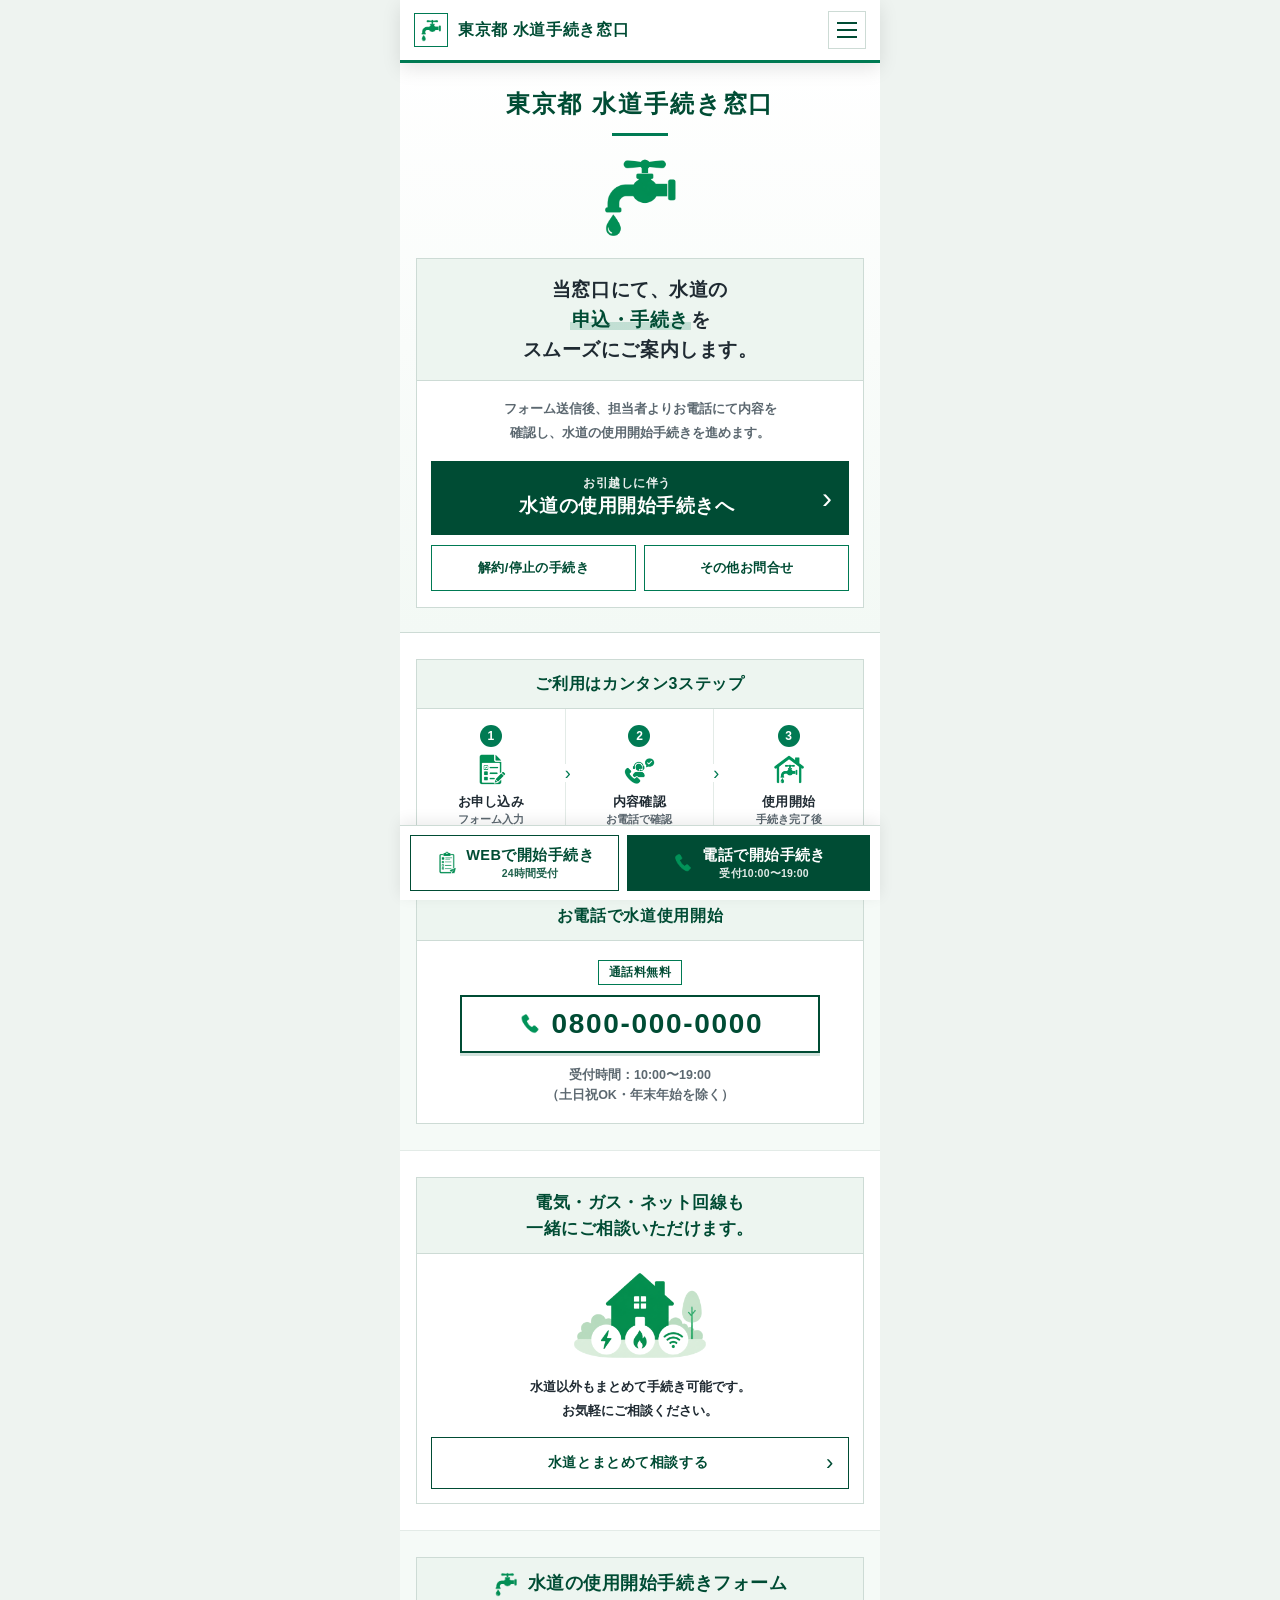
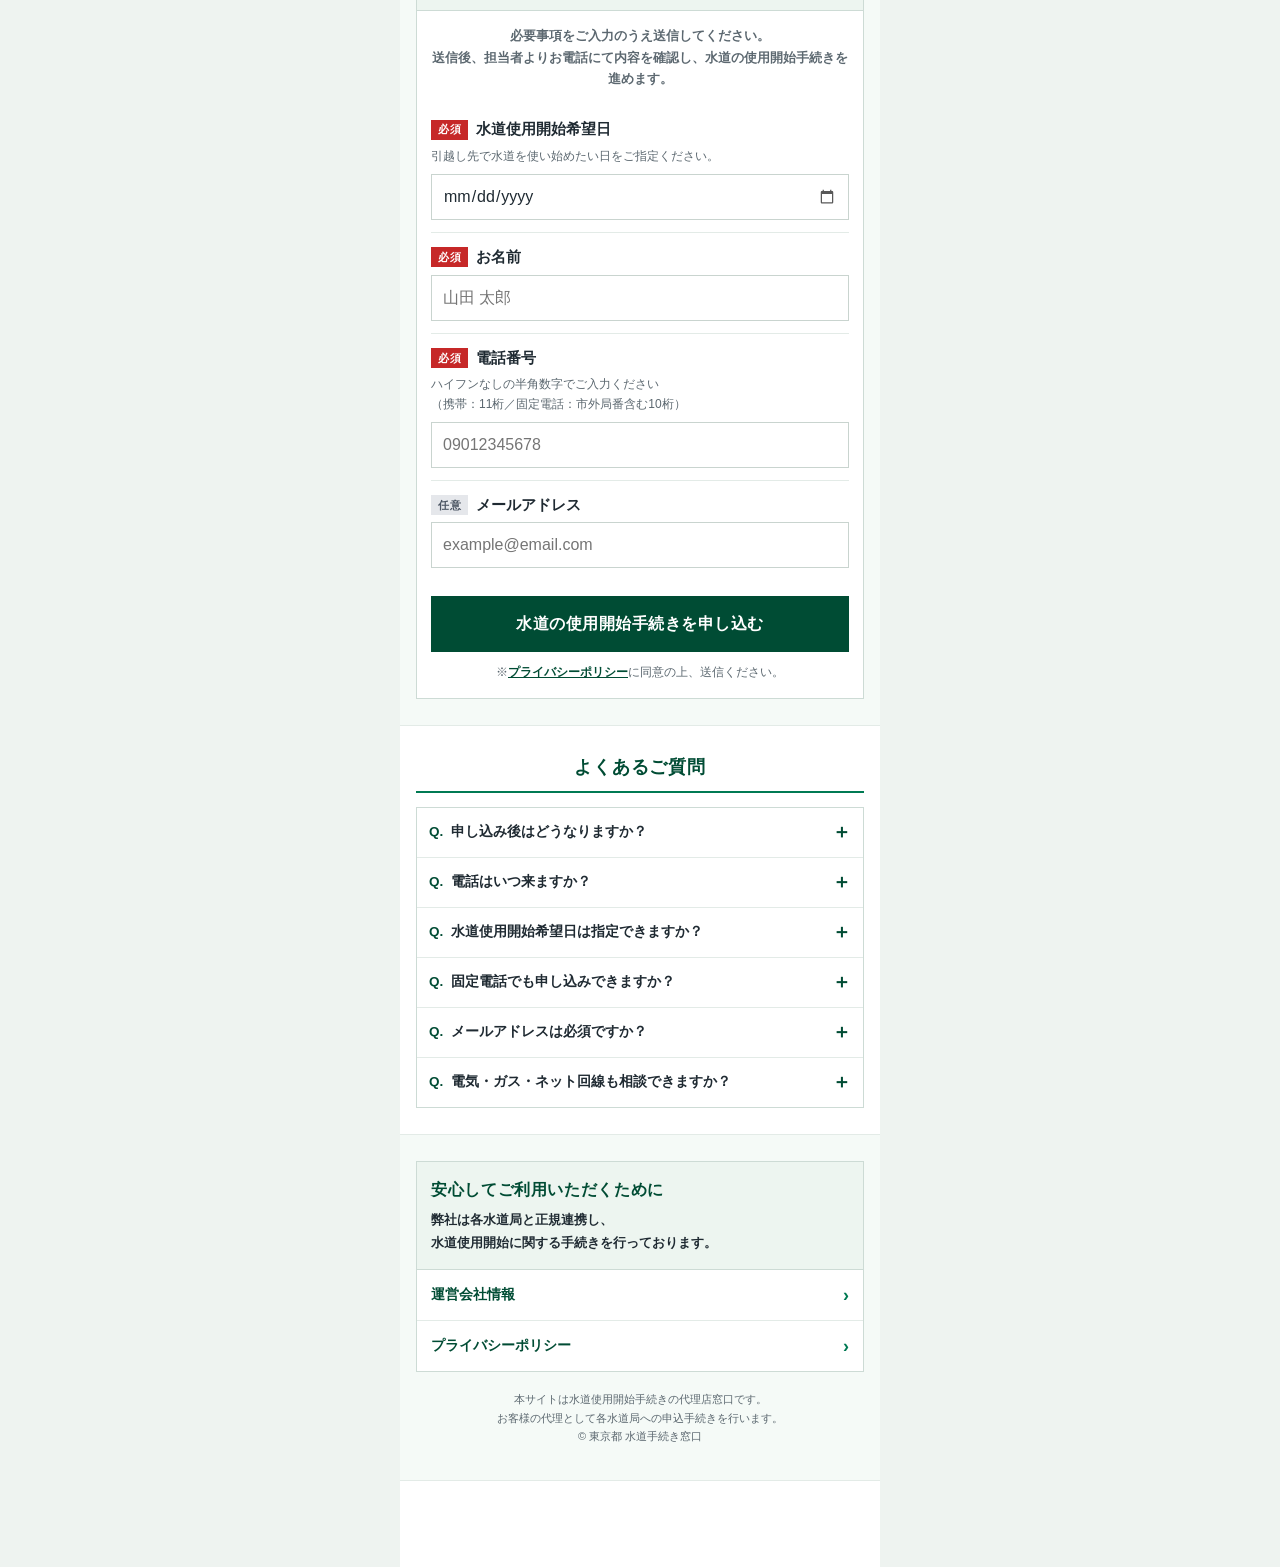
==== index.html @ 0fdc6a1c "Update index.html" ====
<!DOCTYPE html>
<html lang="ja">
<head>
  <meta charset="UTF-8" />
  <meta name="viewport" content="width=device-width, initial-scale=1.0, viewport-fit=cover" />
  <meta name="format-detection" content="telephone=no" />
  <title>東京都 水道手続き窓口｜引越しに伴う水道使用開始のお申込み</title>
  <link rel="stylesheet" href="css/style.css" />
</head>

<body>
  <div class="app" id="top" data-screen-label="水道手続きLP">

    <header class="header">
      <div class="header__inner">
        <a href="#top" class="brand">
          <span class="brand__mark"><img src="images/icon-tap.png" alt="" /></span>
          <span class="brand__name">東京都 水道手続き窓口</span>
        </a>
        <button class="hamburger" type="button" aria-label="メニューを開く" aria-controls="main-menu" aria-expanded="false">
          <span class="hamburger__lines">
            <span></span><span></span><span></span>
          </span>
        </button>
      </div>
    </header>

    <nav class="menu" id="main-menu" aria-label="メインメニュー">
      <ul class="menu__list">
        <li><a href="#top" data-menu-close>ホーム</a></li>
        <li><a href="#form" data-menu-close>使用開始のお申込み</a></li>
        <li><a href="#faq" data-menu-close>よくあるご質問</a></li>
        <li><a href="https://012grp.co.jp/company/group/shinseikatsu_portal" target="_blank" rel="noopener">運営会社情報</a></li>
        <li><a href="https://012grp.co.jp/policy" target="_blank" rel="noopener">プライバシーポリシー</a></li>
      </ul>
    </nav>
    <div class="menu__overlay" id="menu-overlay" hidden></div>

    <main>
      <!-- ===== FV ===== -->
      <section class="fv">
        <h1 class="fv__title">東京都 水道手続き窓口</h1>
        <div class="fv__subline"></div>

        <div class="fv__icon">
          <img src="images/icon-tap.png" alt="" />
        </div>

        <div class="notice-box">
          <div class="notice-box__head">
            <p class="notice-box__lead">
              当窓口にて、水道の<br />
              <em>申込・手続き</em>を<br />
              スムーズにご案内します。
            </p>
          </div>

          <div class="notice-box__body">
            <p class="notice-box__desc">
              フォーム送信後、担当者よりお電話にて内容を<br />
              確認し、水道の使用開始手続きを進めます。
            </p>

            <a href="#form" class="main-btn">
              <span class="main-btn__sub">お引越しに伴う</span>
              <span class="main-btn__main">水道の使用開始手続きへ</span>
              <span class="main-btn__arrow">›</span>
            </a>

            <div class="sub-actions">
              <button type="button" data-modal="cancel">解約/停止の手続き</button>
              <button type="button" data-modal="contact">その他お問合せ</button>
            </div>
          </div>
        </div>
      </section>

      <!-- ===== 3 STEP ===== -->
      <section class="section">
        <div class="step-strip">
          <h2 class="step-strip__title">ご利用はカンタン3ステップ</h2>
          <div class="step-strip__list">
            <div class="step-strip__item">
              <span class="step-strip__num">1</span>
              <img class="step-strip__icon" src="images/icon-step-form.png" alt="" />
              <span class="step-strip__label">お申し込み</span>
              <span class="step-strip__desc">フォーム入力</span>
            </div>
            <div class="step-strip__item">
              <span class="step-strip__num">2</span>
              <img class="step-strip__icon" src="images/icon-step-phone.png" alt="" />
              <span class="step-strip__label">内容確認</span>
              <span class="step-strip__desc">お電話で確認</span>
            </div>
            <div class="step-strip__item">
              <span class="step-strip__num">3</span>
              <img class="step-strip__icon" src="images/icon-step-start.png" alt="" />
              <span class="step-strip__label">使用開始</span>
              <span class="step-strip__desc">手続き完了後</span>
            </div>
          </div>
        </div>
      </section>

      <!-- ===== Phone ===== -->
      <section class="section section--pale">
        <div class="phone-box">
          <div class="phone-box__head">お電話で水道使用開始</div>
          <div class="phone-box__body">
            <p class="phone-box__free">通話料無料</p>
            <a href="tel:0800-000-0000" class="phone-box__number">
              <img src="images/icon-footer-phone.png" alt="" />
              0800-000-0000
            </a>
            <p class="phone-box__hours">受付時間：10:00〜19:00<br />（土日祝OK・年末年始を除く）</p>
          </div>
        </div>
      </section>

      <!-- ===== Lifeline ===== -->
      <section class="section">
        <div class="lifeline-section">
          <div class="lifeline-section__head">
            <h2 class="lifeline-section__title">
              電気・ガス・ネット回線も<br />
              一緒にご相談いただけます。
            </h2>
          </div>
          <div class="lifeline-section__body">
            <img class="lifeline-section__icon" src="images/icon-lifeline.png" alt="" />
            <p class="lifeline-section__text">
              水道以外もまとめて手続き可能です。<br />
              お気軽にご相談ください。
            </p>
            <div class="lifeline-section__note-wrap">
              <a href="#form" class="lifeline-section__cta">
                水道とまとめて相談する
                <span class="lifeline-section__cta-arrow">›</span>
              </a>
            </div>
          </div>
        </div>
      </section>

      <!-- ===== Form ===== -->
      <section class="section section--pale" id="form">
        <div class="form-box">
          <div class="form-box__head">
            <img src="images/icon-tap.png" alt="" />
            <h2 class="form-box__title">水道の使用開始手続きフォーム</h2>
          </div>

          <div class="form-box__body">
            <p class="form-intro">
              必要事項をご入力のうえ送信してください。<br />
              送信後、担当者よりお電話にて内容を確認し、水道の使用開始手続きを進めます。
            </p>

            <form action="thanks.html" method="get" onsubmit="return true;">
              <div class="field">
                <div class="field__head">
                  <span class="badge">必須</span>
                  <label for="date">水道使用開始希望日</label>
                </div>
                <span class="field__help">引越し先で水道を使い始めたい日をご指定ください。</span>
                <input id="date" type="date" required />
              </div>

              <div class="field">
                <div class="field__head">
                  <span class="badge">必須</span>
                  <label for="name">お名前</label>
                </div>
                <input id="name" type="text" placeholder="山田 太郎" required />
              </div>

              <div class="field">
                <div class="field__head">
                  <span class="badge">必須</span>
                  <label for="tel">電話番号</label>
                </div>
                <span class="field__help">
                  ハイフンなしの半角数字でご入力ください<br />
                  （携帯：11桁／固定電話：市外局番含む10桁）
                </span>
                <input id="tel" type="tel" inputmode="numeric" placeholder="09012345678" required />
              </div>

              <div class="field">
                <div class="field__head">
                  <span class="badge badge--optional">任意</span>
                  <label for="mail">メールアドレス</label>
                </div>
                <input id="mail" type="email" placeholder="example@email.com" />
              </div>

              <button type="submit" class="submit">水道の使用開始手続きを申し込む</button>

              <p class="privacy">
                ※<a href="https://012grp.co.jp/policy" target="_blank" rel="noopener">プライバシーポリシー</a>に同意の上、送信ください。
              </p>
            </form>
          </div>
        </div>
      </section>

      <!-- ===== FAQ ===== -->
      <section class="section" id="faq">
        <h2 class="section-title--plain">よくあるご質問</h2>

        <div class="faq-list">
          <details>
            <summary><span class="q">Q.</span><span class="q-text">申し込み後はどうなりますか？</span><span class="plus">＋</span></summary>
            <div class="answer">フォーム送信後、当窓口の担当者よりお電話にてご連絡いたします。内容を確認のうえ、水道の使用開始手続きを進めます。</div>
          </details>

          <details>
            <summary><span class="q">Q.</span><span class="q-text">電話はいつ来ますか？</span><span class="plus">＋</span></summary>
            <div class="answer">原則として営業時間内に順次ご連絡いたします。お申込み時間帯によっては翌営業日のご連絡となる場合があります。</div>
          </details>

          <details>
            <summary><span class="q">Q.</span><span class="q-text">水道使用開始希望日は指定できますか？</span><span class="plus">＋</span></summary>
            <div class="answer">はい、ご指定いただけます。フォーム内の「水道使用開始希望日」欄にご希望日をご入力ください。</div>
          </details>

          <details>
            <summary><span class="q">Q.</span><span class="q-text">固定電話でも申し込みできますか？</span><span class="plus">＋</span></summary>
            <div class="answer">はい、固定電話番号でもお申込みいただけます。市外局番を含む10桁の番号をハイフンなしでご入力ください。</div>
          </details>

          <details>
            <summary><span class="q">Q.</span><span class="q-text">メールアドレスは必須ですか？</span><span class="plus">＋</span></summary>
            <div class="answer">メールアドレスのご入力は任意です。お電話でのご連絡が原則となります。</div>
          </details>

          <details>
            <summary><span class="q">Q.</span><span class="q-text">電気・ガス・ネット回線も相談できますか？</span><span class="plus">＋</span></summary>
            <div class="answer">はい、お引越しに伴う電気・ガス・インターネット回線のお手続きも、必要に応じてまとめてご相談いただけます。</div>
          </details>
        </div>
      </section>

      <!-- ===== Security ===== -->
      <section class="section section--pale">
        <div class="security">
          <div class="security__head">
            <h2 class="security__title">安心してご利用いただくために</h2>
            <p class="security__text">
              弊社は各水道局と正規連携し、<br />
              水道使用開始に関する手続きを行っております。
            </p>
          </div>

          <a href="https://012grp.co.jp/company/group/shinseikatsu_portal" target="_blank" rel="noopener" class="trust-link">
            <span>運営会社情報</span>
            <span class="trust-link__arrow">›</span>
          </a>
          <a href="https://012grp.co.jp/policy" target="_blank" rel="noopener" class="trust-link">
            <span>プライバシーポリシー</span>
            <span class="trust-link__arrow">›</span>
          </a>
        </div>

        <p class="footnote">
          本サイトは水道使用開始手続きの代理店窓口です。<br />
          お客様の代理として各水道局への申込手続きを行います。<br />
          © 東京都 水道手続き窓口
        </p>
      </section>
    </main>

    <!-- ===== Bottom Fixed CTA ===== -->
    <nav class="bottom-cta" aria-label="フッターメニュー">
      <a href="#form" class="bottom-cta__web">
        <img src="images/icon-footer-web.png" alt="" />
        <span>
          WEBで開始手続き
          <small>24時間受付</small>
        </span>
      </a>
      <a href="tel:0800-000-0000" class="bottom-cta__tel">
        <img src="images/icon-footer-phone.png" alt="" />
        <span>
          電話で開始手続き
          <small>受付10:00〜19:00</small>
        </span>
      </a>
    </nav>

    <!-- ===== Modals ===== -->
    <div class="modal" id="modal-cancel" role="dialog" aria-modal="true" aria-labelledby="modal-cancel-title">
      <div class="modal__backdrop" data-modal-close></div>
      <div class="modal__panel">
        <button type="button" class="modal__close" data-modal-close aria-label="閉じる">×</button>
        <h3 id="modal-cancel-title" class="modal__title">解約・停止のご案内</h3>
        <p class="modal__body">
          当窓口では<strong>水道の新規使用開始手続き</strong>を承っております。<br />
          現在ご利用中の水道の解約・停止手続きは、お手数ですがご自身で該当の水道局へご連絡をお願いします。<br />
          以下のサイトよりご契約中の水道局をご確認いただけます。
        </p>
        <a href="http://suidoukyoku.net/" target="_blank" rel="noopener" class="modal__cta">
          ご契約の水道局を調べる
          <span class="modal__cta-arrow">›</span>
        </a>
        <p class="modal__note">※外部サイト（suidoukyoku.net）に遷移します。</p>
      </div>
    </div>

    <div class="modal" id="modal-contact" role="dialog" aria-modal="true" aria-labelledby="modal-contact-title">
      <div class="modal__backdrop" data-modal-close></div>
      <div class="modal__panel">
        <button type="button" class="modal__close" data-modal-close aria-label="閉じる">×</button>
        <h3 id="modal-contact-title" class="modal__title">その他のお問合せについて</h3>
        <p class="modal__body">
          当窓口では<strong>水道の新規使用開始手続き</strong>を承っております。<br />
          契約内容の確認や支払い方法の変更など、その他のお問合せは、お手数ですが該当の水道局へご自身でご連絡をお願いします。<br />
          以下のサイトよりご契約中の水道局をご確認いただけます。
        </p>
        <a href="http://suidoukyoku.net/" target="_blank" rel="noopener" class="modal__cta">
          ご契約の水道局を調べる
          <span class="modal__cta-arrow">›</span>
        </a>
        <p class="modal__note">※外部サイト（suidoukyoku.net）に遷移します。</p>
      </div>
    </div>

  </div>

  <script src="js/main.js" defer></script>
</body>
</html>
---- css/style.css ----
:root {
      --green: #007a53;
      --green-dark: #005f40;
      --green-deep: #004c34;
      --green-soft: #edf5f0;
      --green-pale: #f5faf7;
      --line: #cddbd5;
      --line-light: #e3ebe7;
      --text: #1f2a32;
      --muted: #5c6870;
      --bg: #eef3f0;
      --white: #fff;
      --red: #c62828;
    }

    * { box-sizing: border-box; }

    html {
      scroll-behavior: smooth;
      overflow-x: hidden;
    }

    body {
      margin: 0;
      background: var(--bg);
      color: var(--text);
      font-family: -apple-system, BlinkMacSystemFont, "Hiragino Kaku Gothic ProN", "Yu Gothic", "YuGothic", "Noto Sans JP", sans-serif;
      line-height: 1.7;
      overflow-x: hidden;
      -webkit-text-size-adjust: 100%;
    }

    a { color: inherit; text-decoration: none; }
    img { display: block; max-width: 100%; }
    button { font-family: inherit; cursor: pointer; }

    .app {
      width: 100%;
      max-width: 480px;
      min-height: 100vh;
      margin: 0 auto;
      background: #fff;
      padding-top: 63px;
      padding-bottom: 86px;
      position: relative;
    }

    /* ===== Header ===== */
    .header {
      position: fixed;
      top: 0;
      left: 50%;
      transform: translateX(-50%);
      width: 100%;
      max-width: 480px;
      z-index: 100;
      background: #fff;
      border-bottom: 3px solid var(--green);
    }

    .header__inner {
      height: 60px;
      padding: 0 14px;
      display: flex;
      align-items: center;
      justify-content: space-between;
    }

    .brand {
      display: flex;
      align-items: center;
      gap: 10px;
      min-width: 0;
    }

    .brand__mark {
      width: 34px;
      height: 34px;
      border: 1px solid var(--green);
      display: grid;
      place-items: center;
      background: #fff;
      flex: 0 0 auto;
    }

    .brand__mark img {
      width: 24px;
      height: 24px;
      object-fit: contain;
    }

    .brand__name {
      color: var(--green-deep);
      font-size: 15.5px;
      font-weight: 800;
      letter-spacing: 0.04em;
      white-space: nowrap;
    }

    .hamburger {
      width: 38px;
      height: 38px;
      border: 1px solid var(--line);
      background: #fff;
      display: grid;
      place-items: center;
      padding: 0;
    }

    .hamburger__lines {
      width: 20px;
      display: grid;
      gap: 5px;
    }

    .hamburger__lines span {
      height: 2px;
      background: var(--green-deep);
      display: block;
      transition: transform .25s, opacity .2s;
    }

    .hamburger[aria-expanded="true"] .hamburger__lines span:nth-child(1) {
      transform: translateY(7px) rotate(45deg);
    }
    .hamburger[aria-expanded="true"] .hamburger__lines span:nth-child(2) {
      opacity: 0;
    }
    .hamburger[aria-expanded="true"] .hamburger__lines span:nth-child(3) {
      transform: translateY(-7px) rotate(-45deg);
    }

    /* ===== Drawer Menu ===== */
    .menu {
      position: fixed;
      left: 50%;
      top: 0;
      transform: translateX(-50%);
      z-index: 99;
      width: 100%;
      max-width: 480px;
      background: #fff;
      border-bottom: 3px solid var(--green);
      box-shadow: 0 6px 18px rgba(0,0,0,0.10);
      padding-top: 60px;
      max-height: 0;
      overflow: hidden;
      transition: max-height .3s ease;
      pointer-events: none;
    }

    .menu[data-open="true"] {
      max-height: 100vh;
      pointer-events: auto;
    }

    .menu__list {
      list-style: none;
      margin: 0;
      padding: 0;
    }

    .menu__list a {
      display: flex;
      align-items: center;
      justify-content: space-between;
      padding: 16px 18px;
      border-bottom: 1px solid var(--line-light);
      color: var(--green-deep);
      font-size: 14.5px;
      font-weight: 800;
      letter-spacing: 0.04em;
    }

    .menu__list a::after {
      content: "›";
      color: var(--green);
      font-size: 20px;
      line-height: 1;
      font-weight: 300;
    }

    .menu__overlay {
      position: fixed;
      inset: 0;
      background: rgba(0,0,0,0.32);
      z-index: 90;
      opacity: 0;
      pointer-events: none;
      transition: opacity .25s;
    }

    .menu__overlay[data-open="true"] {
      opacity: 1;
      pointer-events: auto;
    }

    /* ===== Modal ===== */
    .modal {
      position: fixed;
      inset: 0;
      z-index: 200;
      display: none;
      align-items: center;
      justify-content: center;
      padding: 24px 18px;
    }

    .modal[data-open="true"] {
      display: flex;
    }

    .modal__backdrop {
      position: absolute;
      inset: 0;
      background: rgba(15, 30, 25, 0.55);
    }

    .modal__panel {
      position: relative;
      width: 100%;
      max-width: 380px;
      background: #fff;
      border-top: 4px solid var(--green);
      padding: 22px 18px 20px;
    }

    .modal__close {
      position: absolute;
      top: 6px;
      right: 6px;
      width: 36px;
      height: 36px;
      border: 0;
      background: transparent;
      color: var(--muted);
      font-size: 22px;
      line-height: 1;
      cursor: pointer;
    }

    .modal__title {
      margin: 0 0 12px;
      color: var(--green-deep);
      font-size: 17px;
      font-weight: 900;
      line-height: 1.5;
      text-align: center;
      letter-spacing: 0.04em;
    }

    .modal__body {
      margin: 0 0 14px;
      color: var(--text);
      font-size: 13px;
      line-height: 1.85;
      font-weight: 600;
    }

    .modal__body strong {
      color: var(--green-deep);
      font-weight: 900;
    }

    .modal__cta {
      position: relative;
      display: block;
      padding: 13px 36px 13px 16px;
      background: var(--green-deep);
      color: #fff;
      text-align: center;
      font-size: 14.5px;
      font-weight: 900;
      letter-spacing: 0.04em;
      border: 1px solid var(--green-deep);
    }

    .modal__cta-arrow {
      position: absolute;
      right: 14px;
      top: 50%;
      transform: translateY(-50%);
      font-size: 24px;
      font-weight: 300;
      line-height: 1;
    }

    .modal__note {
      margin: 10px 0 0;
      color: var(--muted);
      font-size: 11.5px;
      line-height: 1.6;
      text-align: center;
    }

    /* ===== Common ===== */
    .section {
      padding: 26px 16px;
      border-bottom: 1px solid var(--line-light);
    }

    .section--pale {
      background: var(--green-pale);
    }

    .section-title--plain {
      margin: 0 0 14px;
      padding: 0 0 9px;
      border-bottom: 2px solid var(--green);
      color: var(--green-deep);
      font-size: 18px;
      font-weight: 900;
      letter-spacing: 0.04em;
      text-align: center;
    }

    /* ===== FV ===== */
    .fv {
      padding: 24px 16px 24px;
      background: linear-gradient(180deg, #ffffff 0%, #f3f9f5 100%);
      border-bottom: 1px solid var(--line);
    }

    .fv__title {
      margin: 0;
      text-align: center;
      color: var(--green-deep);
      font-size: 24px;
      line-height: 1.4;
      letter-spacing: 0.08em;
      font-weight: 900;
    }

    .fv__subline {
      width: 56px;
      height: 3px;
      margin: 12px auto 16px;
      background: var(--green);
    }

    .fv__icon {
      width: 88px;
      height: 88px;
      margin: 0 auto 18px;
      display: grid;
      place-items: center;
    }

    .fv__icon img {
      width: 88px;
      height: 88px;
      object-fit: contain;
    }

    .notice-box {
      background: #fff;
      border: 1px solid var(--line);
    }

    .notice-box__head {
      background: var(--green-soft);
      border-bottom: 1px solid var(--line);
      padding: 16px 14px 14px;
      text-align: center;
    }

    .notice-box__lead {
      margin: 0;
      font-size: 19px;
      line-height: 1.6;
      font-weight: 900;
      color: var(--text);
      letter-spacing: 0.03em;
    }

    .notice-box__lead em {
      font-style: normal;
      color: var(--green-deep);
      background: linear-gradient(transparent 62%, rgba(0,122,83,0.18) 62%);
      padding: 0 2px;
    }

    .notice-box__body {
      padding: 16px 14px 16px;
    }

    .notice-box__desc {
      margin: 0 0 16px;
      color: var(--muted);
      font-size: 13px;
      line-height: 1.85;
      text-align: center;
      font-weight: 600;
    }

    .main-btn {
      position: relative;
      display: block;
      background: var(--green-deep);
      color: #fff;
      text-align: center;
      padding: 14px 44px 15px 18px;
      font-weight: 900;
      border: 1px solid var(--green-deep);
      transition: background .15s;
    }

    .main-btn:active { background: var(--green); }

    .main-btn__sub {
      display: block;
      font-size: 12px;
      line-height: 1.3;
      opacity: 0.92;
      margin-bottom: 3px;
      letter-spacing: 0.04em;
    }

    .main-btn__main {
      display: block;
      font-size: 18.5px;
      line-height: 1.35;
      letter-spacing: 0.03em;
    }

    .main-btn__arrow {
      position: absolute;
      right: 16px;
      top: 50%;
      transform: translateY(-50%);
      font-size: 30px;
      font-weight: 300;
      line-height: 1;
    }

    .sub-actions {
      display: grid;
      grid-template-columns: 1fr 1fr;
      gap: 8px;
      margin-top: 10px;
    }

    .sub-actions button {
      min-height: 46px;
      border: 1px solid var(--green);
      background: #fff;
      color: var(--green-deep);
      font-size: 13px;
      font-weight: 800;
      letter-spacing: 0.03em;
    }

    /* ===== 3 STEP ===== */
    .step-strip {
      border: 1px solid var(--line);
      background: #fff;
    }

    .step-strip__title {
      margin: 0;
      padding: 10px 10px;
      text-align: center;
      background: var(--green-soft);
      border-bottom: 1px solid var(--line);
      color: var(--green-deep);
      font-size: 16px;
      font-weight: 900;
      letter-spacing: 0.04em;
    }

    .step-strip__list {
      display: grid;
      grid-template-columns: 1fr 1fr 1fr;
    }

    .step-strip__item {
      position: relative;
      min-width: 0;
      padding: 12px 4px 11px;
      text-align: center;
      border-right: 1px solid var(--line-light);
    }

    .step-strip__item:last-child {
      border-right: 0;
    }

    .step-strip__num {
      display: inline-grid;
      place-items: center;
      width: 22px;
      height: 22px;
      margin-bottom: 6px;
      background: var(--green);
      color: #fff;
      border-radius: 50%;
      font-size: 12px;
      font-weight: 900;
      line-height: 1;
    }

    .step-strip__icon {
      width: 34px;
      height: 34px;
      object-fit: contain;
      margin: 0 auto 6px;
    }

    .step-strip__label {
      display: block;
      color: var(--text);
      font-size: 13px;
      line-height: 1.35;
      font-weight: 900;
      letter-spacing: 0.02em;
      white-space: nowrap;
    }

    .step-strip__desc {
      display: block;
      margin-top: 2px;
      color: var(--muted);
      font-size: 10.5px;
      line-height: 1.35;
      font-weight: 600;
    }

    .step-strip__item:not(:last-child)::after {
      content: "›";
      position: absolute;
      right: -7px;
      top: 50%;
      transform: translateY(-50%);
      color: var(--green);
      background: #fff;
      font-size: 18px;
      line-height: 1;
      z-index: 1;
      padding: 0 1px;
    }

    /* ===== Phone Box ===== */
    .phone-box {
      border: 1px solid var(--line);
      background: #fff;
    }

    .phone-box__head {
      background: var(--green-soft);
      border-bottom: 1px solid var(--line);
      padding: 10px 12px;
      color: var(--green-deep);
      font-size: 16px;
      font-weight: 900;
      letter-spacing: 0.04em;
      text-align: center;
    }

    .phone-box__body {
      padding: 16px 14px 18px;
      text-align: center;
    }

    .phone-box__free {
      display: inline-block;
      margin: 0 0 10px;
      padding: 2px 10px;
      border: 1px solid var(--green);
      color: var(--green-deep);
      font-size: 11.5px;
      font-weight: 900;
      letter-spacing: 0.05em;
    }

    .phone-box__number {
      display: flex;
      align-items: center;
      justify-content: center;
      gap: 9px;
      width: 100%;
      max-width: 360px;
      min-height: 58px;
      margin: 0 auto;
      border: 2px solid var(--green-deep);
      background: #fff;
      color: var(--green-deep);
      font-size: 28px;
      line-height: 1.1;
      font-family: "Helvetica Neue", Arial, sans-serif;
      font-weight: 900;
      letter-spacing: 0.06em;
      box-shadow: 0 3px 0 rgba(0, 95, 64, 0.18);
      transition: transform .08s, box-shadow .08s;
    }

    .phone-box__number img {
      width: 26px;
      height: 26px;
      object-fit: contain;
      flex: 0 0 auto;
    }

    .phone-box__number:active {
      transform: translateY(2px);
      box-shadow: 0 1px 0 rgba(0, 95, 64, 0.18);
    }

    .phone-box__hours {
      margin: 12px 0 0;
      color: var(--muted);
      font-size: 12.5px;
      line-height: 1.6;
      font-weight: 600;
    }

    /* ===== Lifeline ===== */
    .lifeline-section {
      border: 1px solid var(--line);
      background: #fff;
    }

    .lifeline-section__head {
      padding: 12px 14px;
      background: var(--green-soft);
      border-bottom: 1px solid var(--line);
    }

    .lifeline-section__title {
      margin: 0;
      color: var(--green-deep);
      font-size: 16.5px;
      line-height: 1.55;
      font-weight: 900;
      letter-spacing: 0.03em;
      text-align: center;
    }

    .lifeline-section__body {
      padding: 14px 14px 14px;
    }

    .lifeline-section__icon {
      width: 158px;
      max-width: 56%;
      margin: 0 auto 10px;
      object-fit: contain;
    }

    .lifeline-section__text {
      margin: 0;
      color: var(--text);
      font-size: 13px;
      line-height: 1.85;
      font-weight: 600;
      text-align: center;
    }

    .lifeline-section__cta {
      position: relative;
      display: block;
      margin-top: 14px;
      padding: 13px 38px 13px 14px;
      background: #fff;
      border: 1.5px solid var(--green-deep);
      color: var(--green-deep);
      text-align: center;
      font-size: 14px;
      font-weight: 900;
      letter-spacing: 0.04em;
      transition: background .15s, color .15s;
    }

    .lifeline-section__cta:active {
      background: var(--green-deep);
      color: #fff;
    }

    .lifeline-section__cta-arrow {
      position: absolute;
      right: 14px;
      top: 50%;
      transform: translateY(-50%);
      font-size: 22px;
      font-weight: 300;
      line-height: 1;
    }

    /* ===== Form ===== */
    .form-box {
      border: 1px solid var(--line);
      background: #fff;
    }

    .form-box__head {
      padding: 13px 14px;
      background: var(--green-soft);
      border-bottom: 1px solid var(--line);
      display: flex;
      align-items: center;
      justify-content: center;
      gap: 9px;
    }

    .form-box__head img {
      width: 26px;
      height: 26px;
      object-fit: contain;
    }

    .form-box__title {
      margin: 0;
      color: var(--green-deep);
      font-size: 17.5px;
      font-weight: 900;
      line-height: 1.35;
      text-align: center;
      letter-spacing: 0.03em;
    }

    .form-box__body {
      padding: 15px 14px 16px;
    }

    .form-intro {
      margin: 0 0 14px;
      text-align: center;
      color: var(--muted);
      font-size: 12.5px;
      line-height: 1.75;
      font-weight: 600;
    }

    .field {
      padding: 12px 0;
      border-top: 1px solid var(--line-light);
    }

    .field:first-of-type { border-top: 0; }

    .field__head {
      display: flex;
      align-items: center;
      gap: 8px;
      margin-bottom: 5px;
    }

    .badge {
      display: inline-flex;
      align-items: center;
      justify-content: center;
      height: 20px;
      padding: 0 7px;
      background: var(--red);
      color: #fff;
      font-size: 11px;
      font-weight: 900;
      letter-spacing: 0.05em;
    }

    .badge--optional {
      background: #e5e7eb;
      color: #4b5563;
    }

    label {
      color: var(--text);
      font-size: 14.5px;
      font-weight: 900;
    }

    .field__help {
      display: block;
      margin-bottom: 8px;
      color: var(--muted);
      font-size: 12px;
      line-height: 1.6;
    }

    input {
      width: 100%;
      height: 46px;
      border: 1px solid #c9d4cf;
      background: #fff;
      color: var(--text);
      padding: 0 11px;
      font-size: 16px;
      border-radius: 0;
      font-family: inherit;
      -webkit-appearance: none;
      appearance: none;
    }

    /* iOS Safari の date 入力崩れ対策 */
    input[type="date"] {
      min-height: 46px;
      max-height: 46px;
      line-height: 1.2;
      display: block;
      -webkit-appearance: none;
      appearance: none;
      background-clip: padding-box;
      text-align: left;
    }

    input[type="date"]::-webkit-date-and-time-value {
      text-align: left;
      line-height: 46px;
      min-height: 46px;
    }

    input[type="date"]::-webkit-calendar-picker-indicator {
      opacity: 0.65;
    }

    input:focus {
      outline: 2px solid rgba(0, 122, 83, 0.18);
      border-color: var(--green);
    }

    .submit {
      width: 100%;
      height: 56px;
      margin-top: 16px;
      border: 1px solid var(--green-deep);
      background: var(--green-deep);
      color: #fff;
      font-size: 16px;
      font-weight: 900;
      letter-spacing: 0.03em;
      transition: background .15s;
    }

    .submit:active { background: var(--green); }

    .privacy {
      margin: 11px 0 0;
      text-align: center;
      color: var(--muted);
      font-size: 11.5px;
      line-height: 1.6;
    }

    .privacy a {
      color: var(--green-deep);
      text-decoration: underline;
      font-weight: 800;
    }

    /* ===== FAQ ===== */
    .faq-list {
      border: 1px solid var(--line);
      background: #fff;
    }

    details {
      border-bottom: 1px solid var(--line-light);
    }

    details:last-child { border-bottom: 0; }

    summary {
      list-style: none;
      cursor: pointer;
      display: flex;
      gap: 8px;
      align-items: flex-start;
      padding: 14px 12px;
      font-size: 13.5px;
      line-height: 1.55;
      font-weight: 800;
    }

    summary::-webkit-details-marker { display: none; }

    .q {
      color: var(--green-deep);
      font-weight: 900;
      flex: 0 0 auto;
    }

    .q-text { flex: 1; }

    .plus {
      margin-left: auto;
      color: var(--green-deep);
      font-size: 19px;
      line-height: 1;
      flex: 0 0 auto;
      transition: transform .2s;
    }

    details[open] .plus {
      transform: rotate(45deg);
    }

    .answer {
      padding: 0 12px 14px 32px;
      color: var(--muted);
      font-size: 12.5px;
      line-height: 1.85;
      font-weight: 500;
    }

    /* ===== Security ===== */
    .security {
      border: 1px solid var(--line);
      background: #fff;
    }

    .security__head {
      padding: 14px 14px;
      background: var(--green-soft);
      border-bottom: 1px solid var(--line);
    }

    .security__title {
      margin: 0 0 6px;
      color: var(--green-deep);
      font-size: 16px;
      font-weight: 900;
      letter-spacing: 0.04em;
    }

    .security__text {
      margin: 0;
      color: var(--text);
      font-size: 12.5px;
      line-height: 1.85;
      font-weight: 600;
    }

    .trust-link {
      display: flex;
      align-items: center;
      justify-content: space-between;
      padding: 13px 14px;
      border-bottom: 1px solid var(--line-light);
      color: var(--green-deep);
      font-size: 14px;
      font-weight: 900;
    }

    .trust-link:last-child { border-bottom: 0; }

    .trust-link__arrow {
      color: var(--green);
      font-size: 18px;
      line-height: 1;
    }

    /* ===== Footnote ===== */
    .footnote {
      margin: 18px 16px 0;
      padding-bottom: 8px;
      color: var(--muted);
      font-size: 11px;
      line-height: 1.7;
      text-align: center;
    }

    /* ===== Bottom CTA ===== */
    .bottom-cta {
      position: fixed;
      left: 50%;
      bottom: 0;
      transform: translateX(-50%);
      z-index: 80;
      width: 100%;
      max-width: 480px;
      background: #fff;
      border-top: 1px solid var(--line);
      padding: 9px 10px calc(9px + env(safe-area-inset-bottom));
      display: grid;
      grid-template-columns: 1fr 1.16fr;
      gap: 8px;
      box-shadow: 0 -4px 14px rgba(0,0,0,0.08);
    }

    .bottom-cta a {
      min-height: 56px;
      display: flex;
      align-items: center;
      justify-content: center;
      gap: 7px;
      text-align: center;
      font-size: 14.5px;
      font-weight: 900;
      line-height: 1.25;
      letter-spacing: 0.03em;
      border: 1px solid var(--green-deep);
    }

    .bottom-cta img {
      width: 24px;
      height: 24px;
      object-fit: contain;
      flex: 0 0 auto;
    }

    .bottom-cta__web {
      background: #fff;
      color: var(--green-deep);
    }

    .bottom-cta__tel {
      background: var(--green-deep);
      color: #fff;
    }

    .bottom-cta small {
      display: block;
      margin-top: 2px;
      font-size: 10.5px;
      font-weight: 700;
      letter-spacing: 0.02em;
      opacity: 0.88;
    }

    /* ===== Responsive ===== */
    @media (max-width: 380px) {
      .step-strip__item { padding-left: 3px; padding-right: 3px; }
      .step-strip__icon { width: 30px; height: 30px; }
      .step-strip__label { font-size: 12.3px; letter-spacing: 0; }
      .step-strip__desc { font-size: 9.5px; }
      .phone-box__number { font-size: 26px; gap: 7px; }
      .phone-box__number img { width: 24px; height: 24px; }
      .brand__name { font-size: 14.5px; }
    }

    @media (max-width: 360px) {
      .brand__name { font-size: 13.5px; letter-spacing: 0.02em; }
      .fv__title { font-size: 22px; }
      .notice-box__lead { font-size: 17.5px; }
      .main-btn__main { font-size: 17px; }
      .step-strip__label { font-size: 11.5px; }
      .step-strip__desc { display: none; }
      .phone-box__number { font-size: 23px; min-height: 54px; }
      .bottom-cta a { font-size: 13px; gap: 5px; }
      .bottom-cta img { width: 21px; height: 21px; }
    }
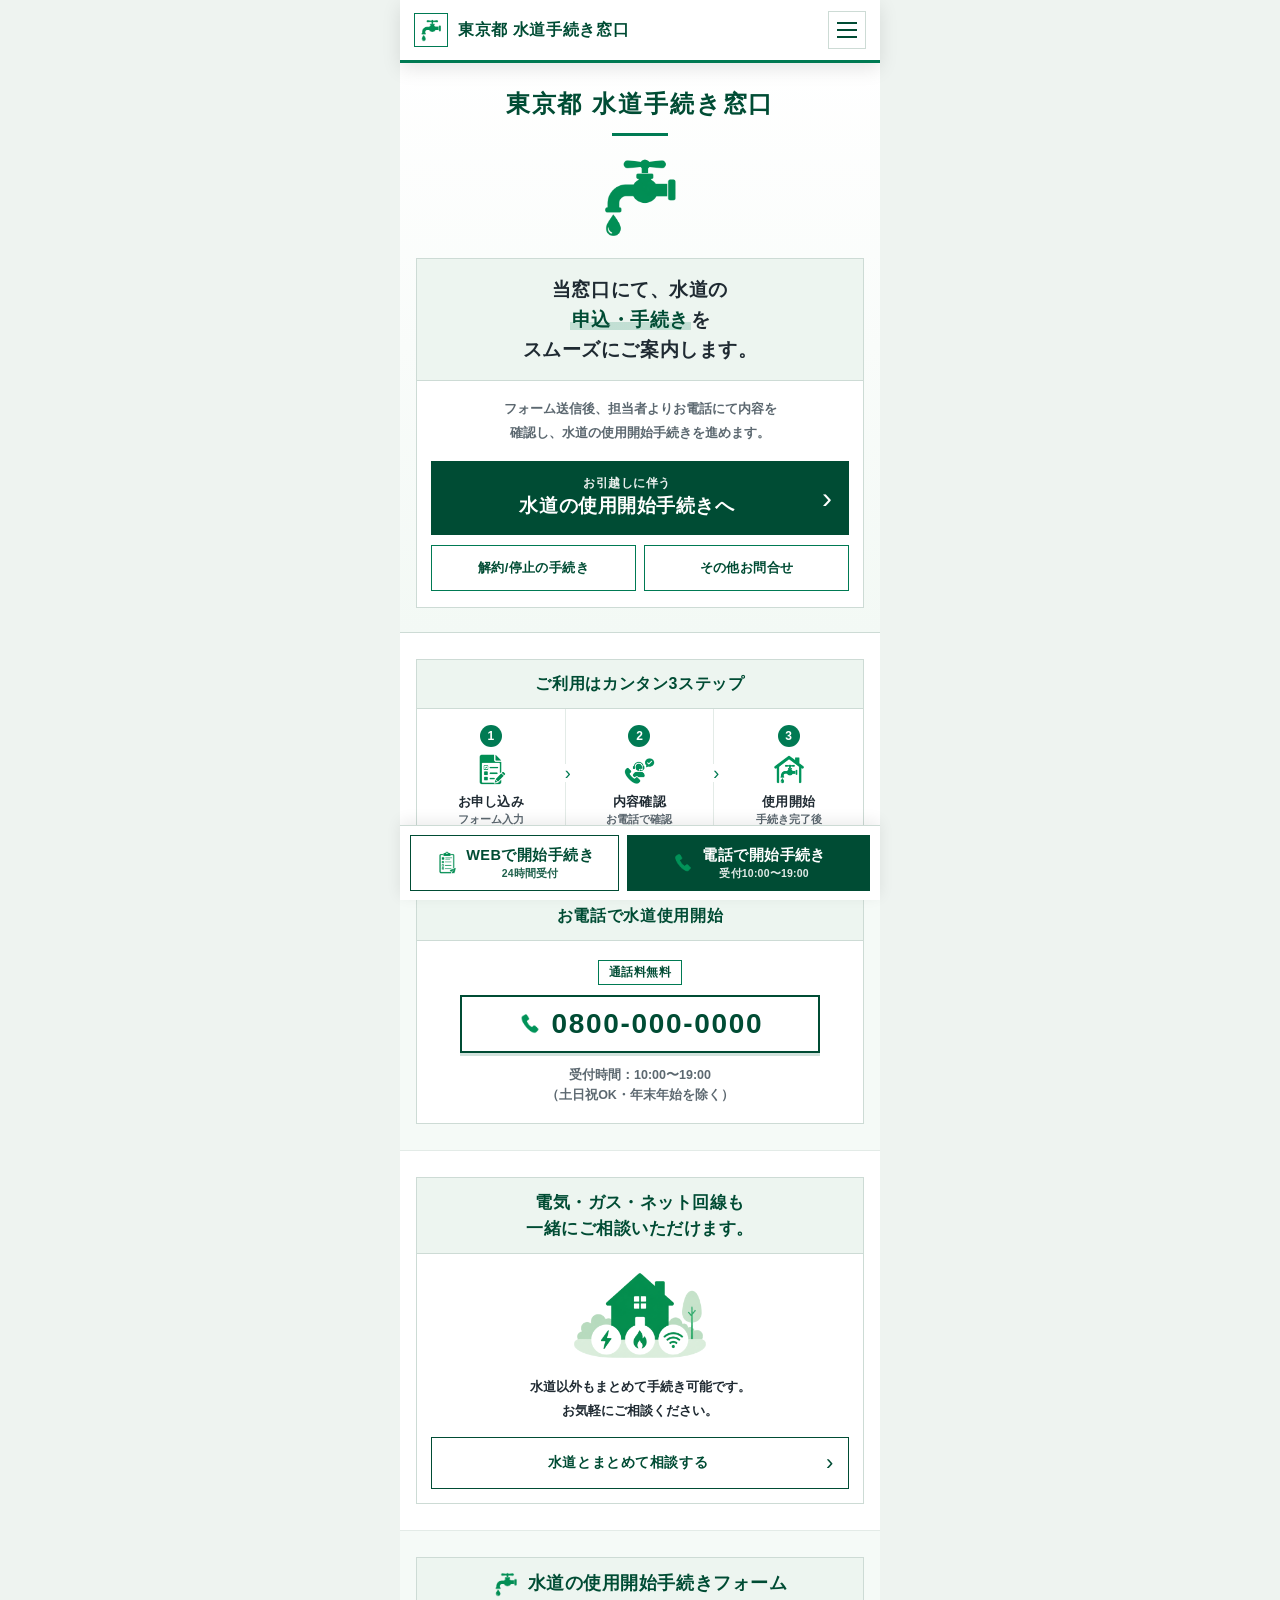
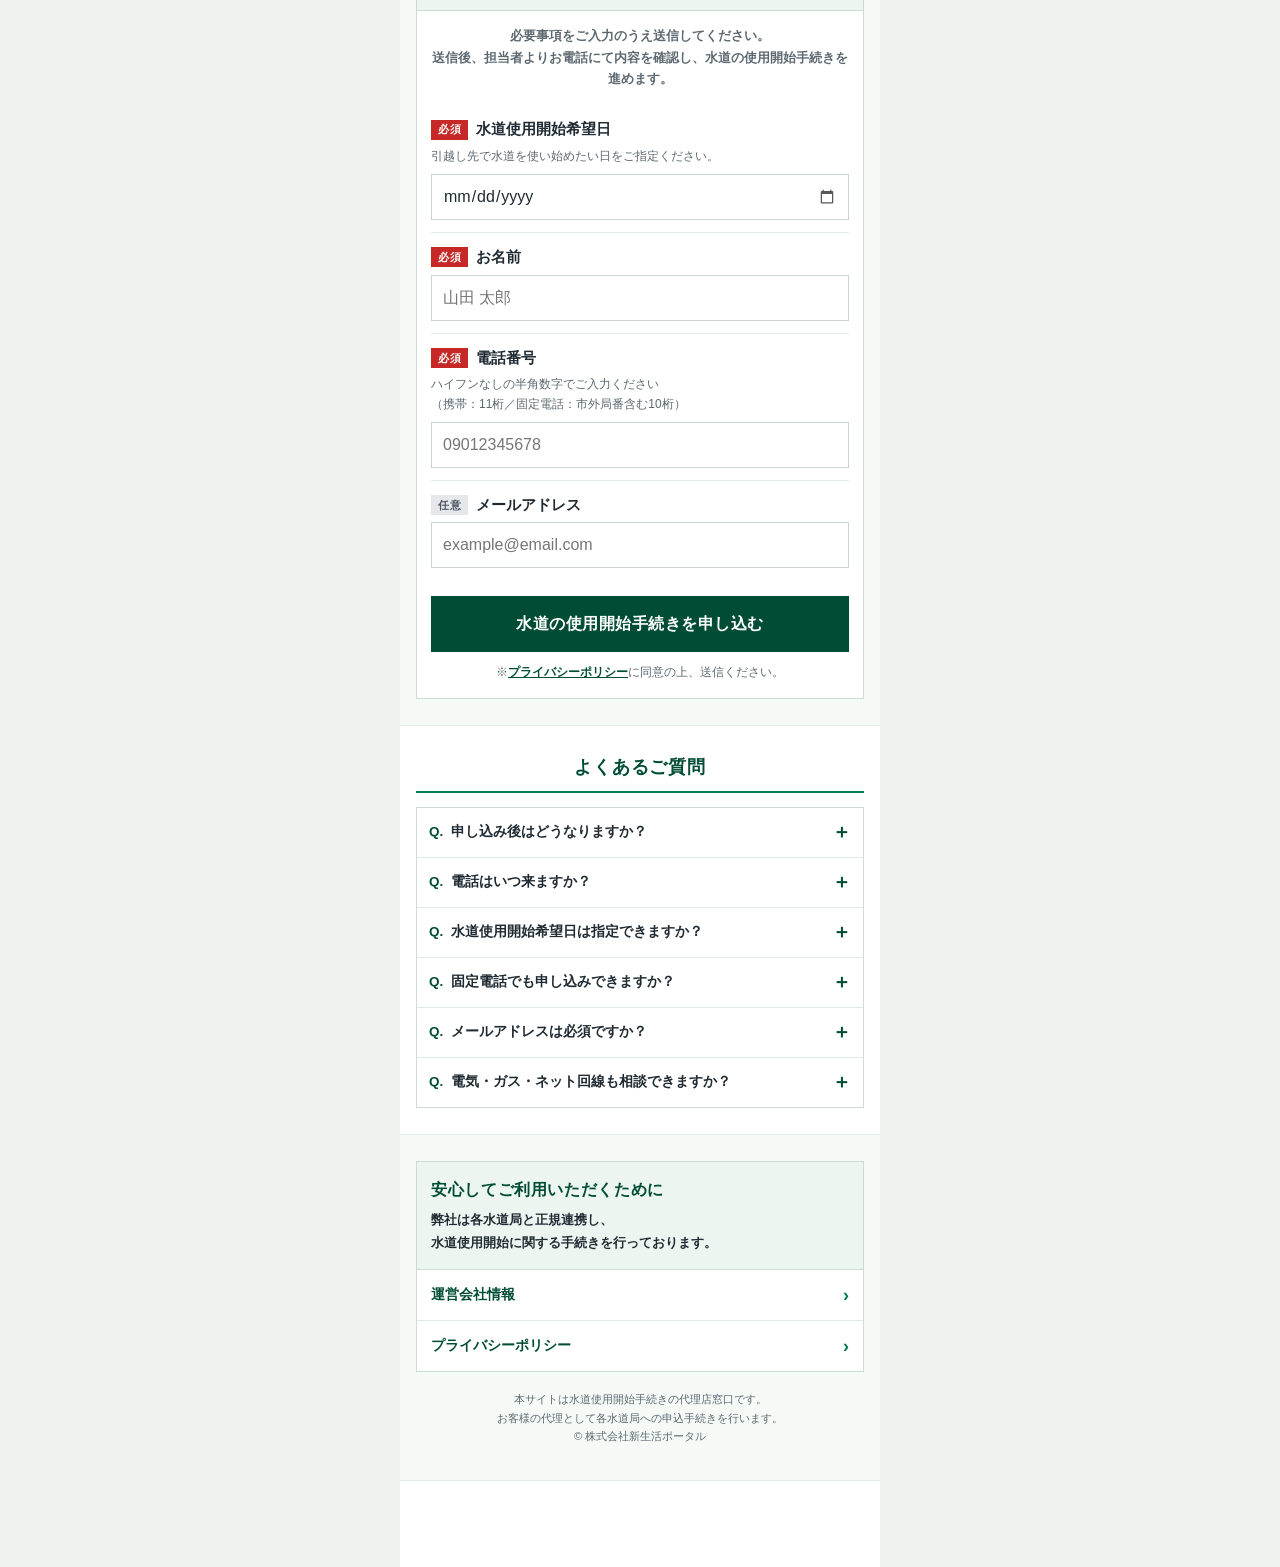
==== commit 7e219880: "Update index.html" ====
--- a/index.html
+++ b/index.html
@@ -30,8 +30,8 @@
         <li><a href="#top" data-menu-close>ホーム</a></li>
         <li><a href="#form" data-menu-close>使用開始のお申込み</a></li>
         <li><a href="#faq" data-menu-close>よくあるご質問</a></li>
-        <li><a href="https://012grp.co.jp/company/group/shinseikatsu_portal" target="_blank" rel="noopener">運営会社情報</a></li>
-        <li><a href="https://012grp.co.jp/policy" target="_blank" rel="noopener">プライバシーポリシー</a></li>
+        <li><a href="company.html">運営会社情報</a></li>
+        <li><a href="https://terms.012grp.co.jp/privacy/shinseikatsu_p/" target="_blank" rel="noopener">プライバシーポリシー</a></li>
       </ul>
     </nav>
     <div class="menu__overlay" id="menu-overlay" hidden></div>
@@ -197,7 +197,7 @@
               <button type="submit" class="submit">水道の使用開始手続きを申し込む</button>
 
               <p class="privacy">
-                ※<a href="https://012grp.co.jp/policy" target="_blank" rel="noopener">プライバシーポリシー</a>に同意の上、送信ください。
+                ※<a href="https://terms.012grp.co.jp/privacy/shinseikatsu_p/" target="_blank" rel="noopener">プライバシーポリシー</a>に同意の上、送信ください。
               </p>
             </form>
           </div>
@@ -252,11 +252,11 @@
             </p>
           </div>
 
-          <a href="https://012grp.co.jp/company/group/shinseikatsu_portal" target="_blank" rel="noopener" class="trust-link">
+          <a href="company.html" class="trust-link">
             <span>運営会社情報</span>
             <span class="trust-link__arrow">›</span>
           </a>
-          <a href="https://012grp.co.jp/policy" target="_blank" rel="noopener" class="trust-link">
+          <a href="https://terms.012grp.co.jp/privacy/shinseikatsu_p/" target="_blank" rel="noopener" class="trust-link">
             <span>プライバシーポリシー</span>
             <span class="trust-link__arrow">›</span>
           </a>
@@ -265,7 +265,7 @@
         <p class="footnote">
           本サイトは水道使用開始手続きの代理店窓口です。<br />
           お客様の代理として各水道局への申込手続きを行います。<br />
-          © 東京都 水道手続き窓口
+          © 株式会社新生活ポータル
         </p>
       </section>
     </main>
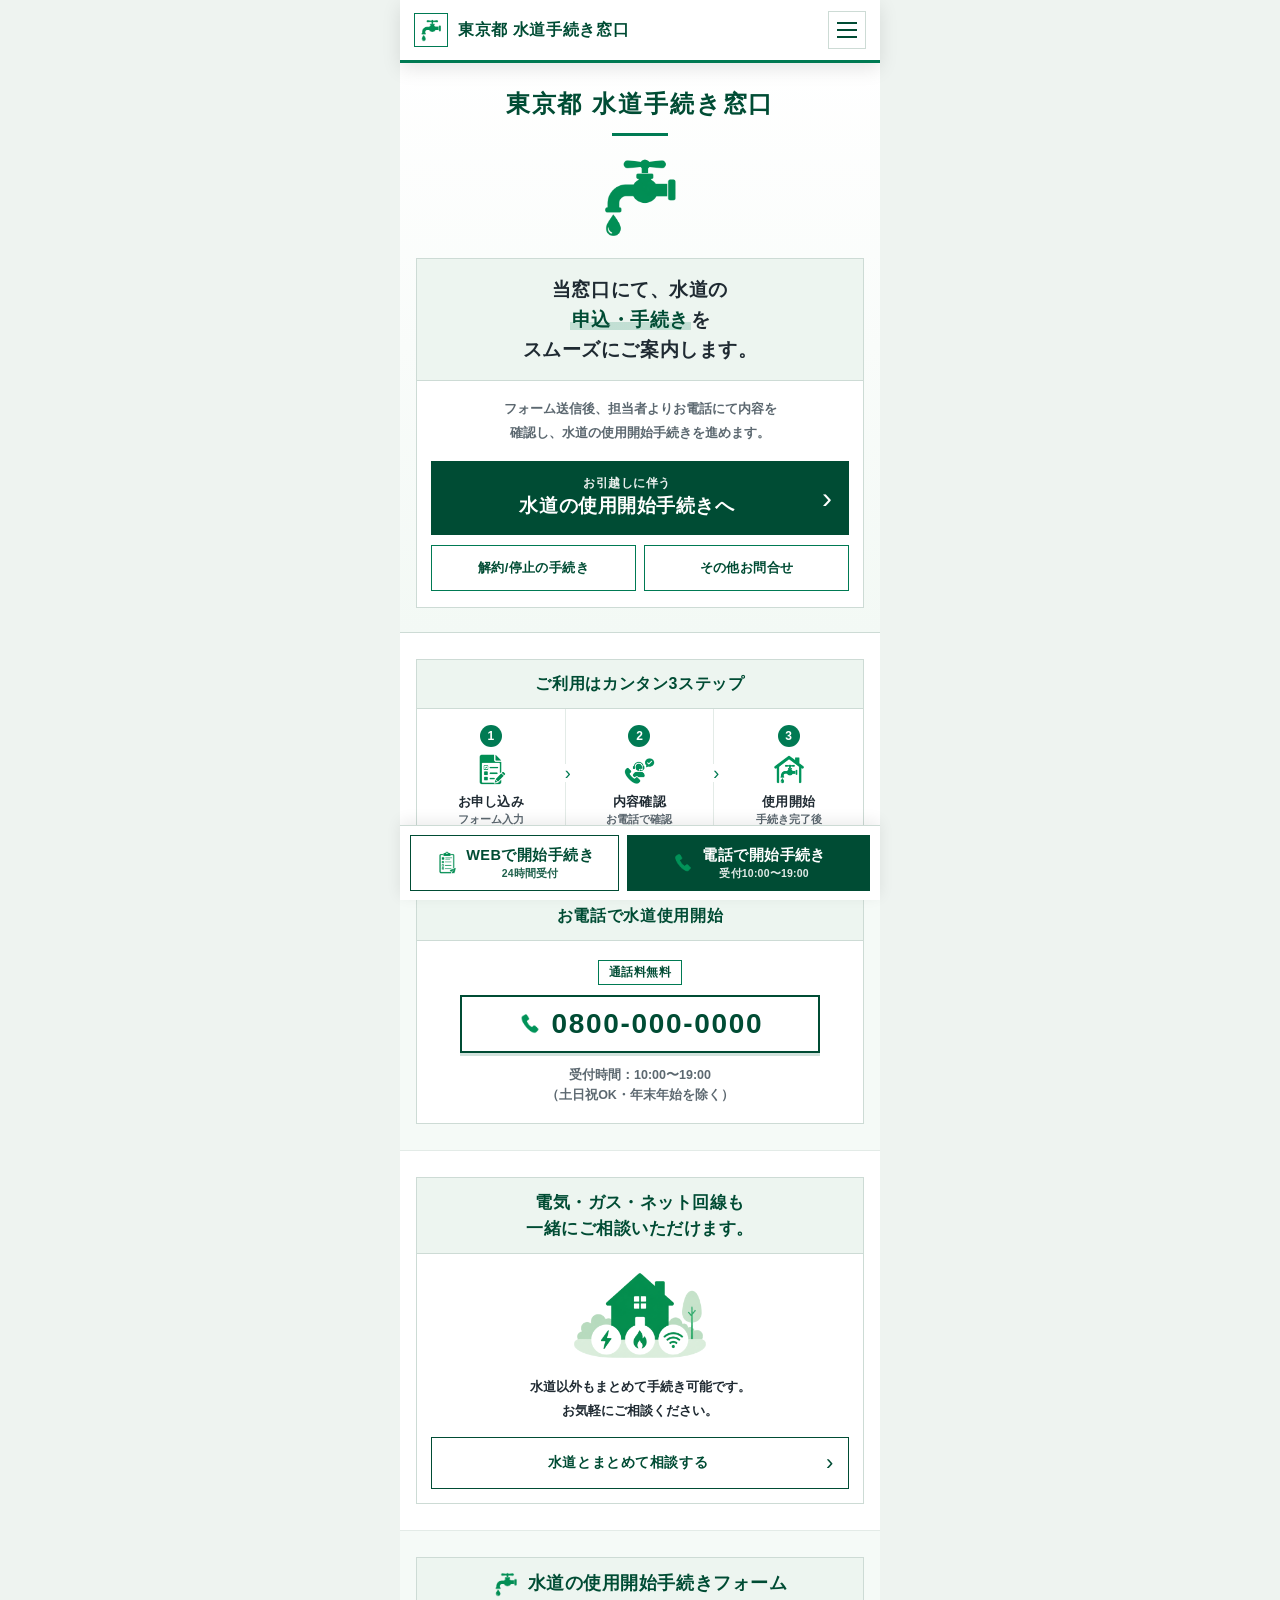
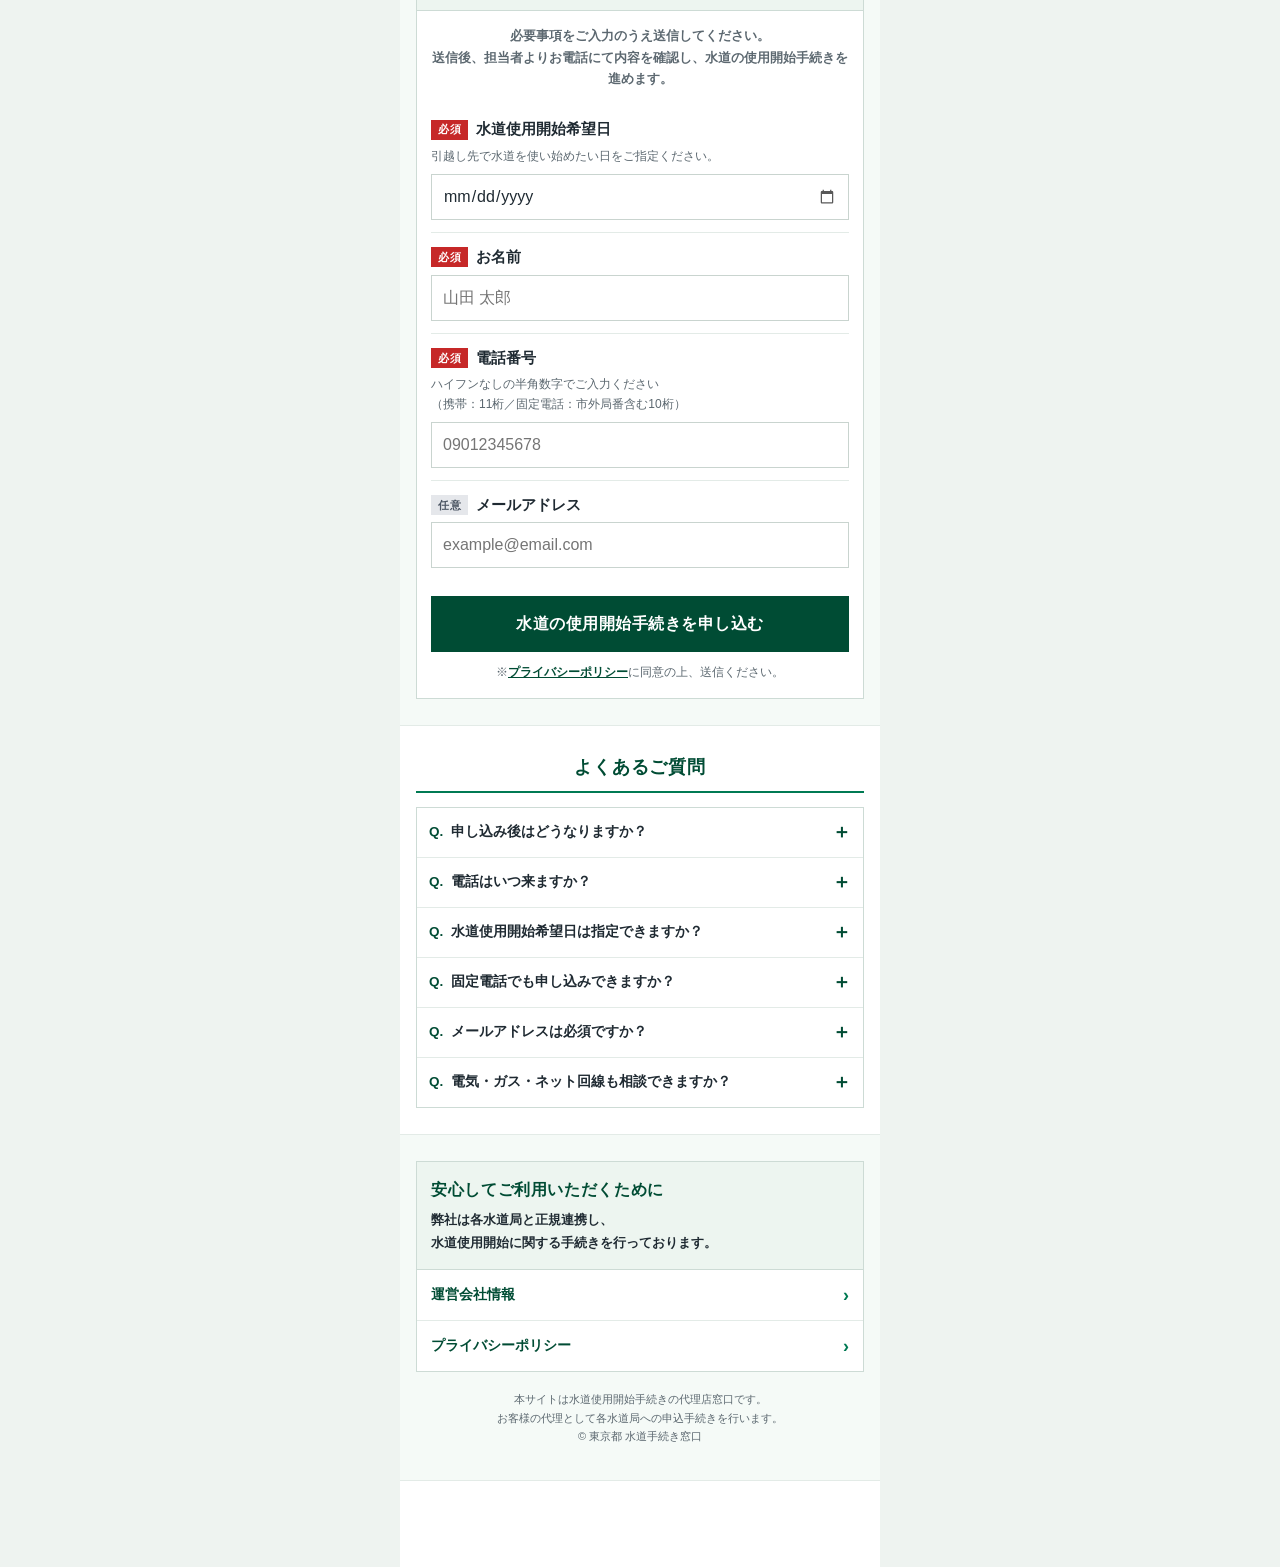
==== commit c0e6f542: "Update index.html" ====
--- a/index.html
+++ b/index.html
@@ -265,7 +265,7 @@
         <p class="footnote">
           本サイトは水道使用開始手続きの代理店窓口です。<br />
           お客様の代理として各水道局への申込手続きを行います。<br />
-          © 株式会社新生活ポータル
+          © 東京都 水道手続き窓口
         </p>
       </section>
     </main>
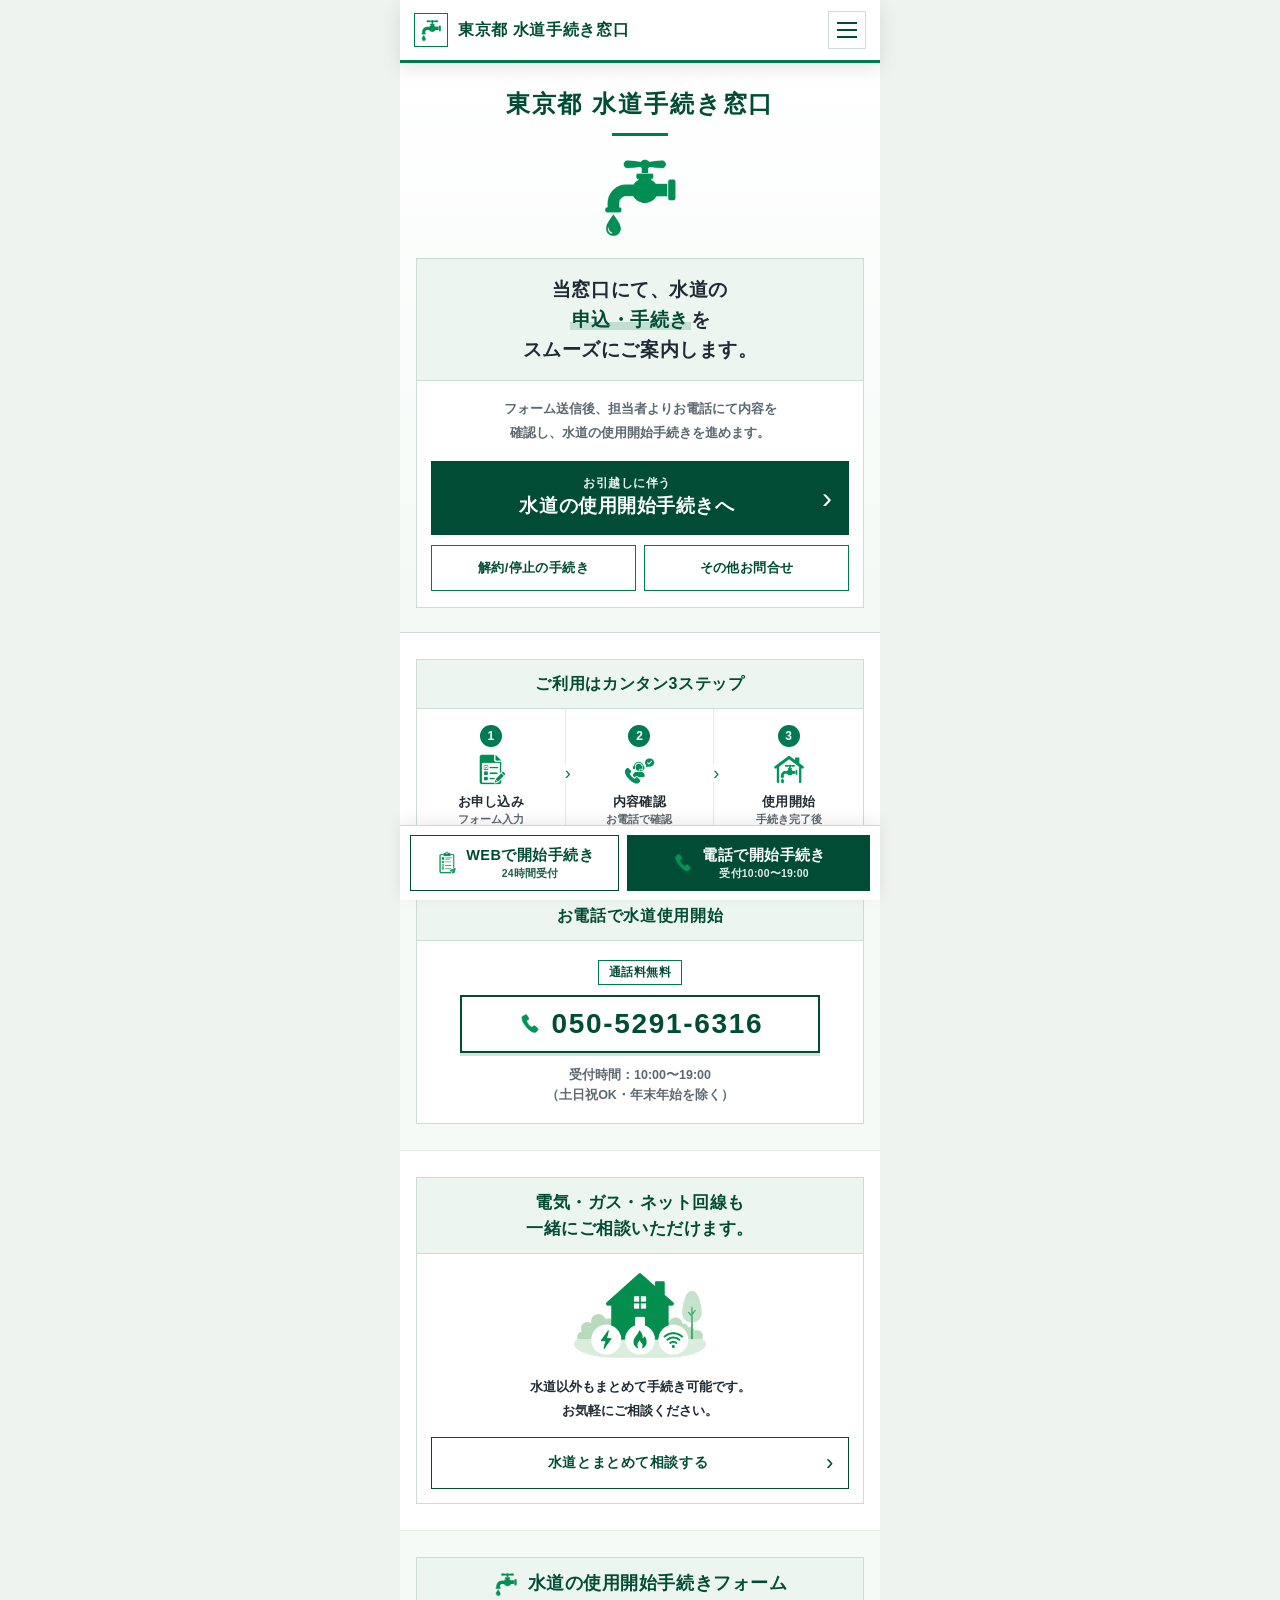
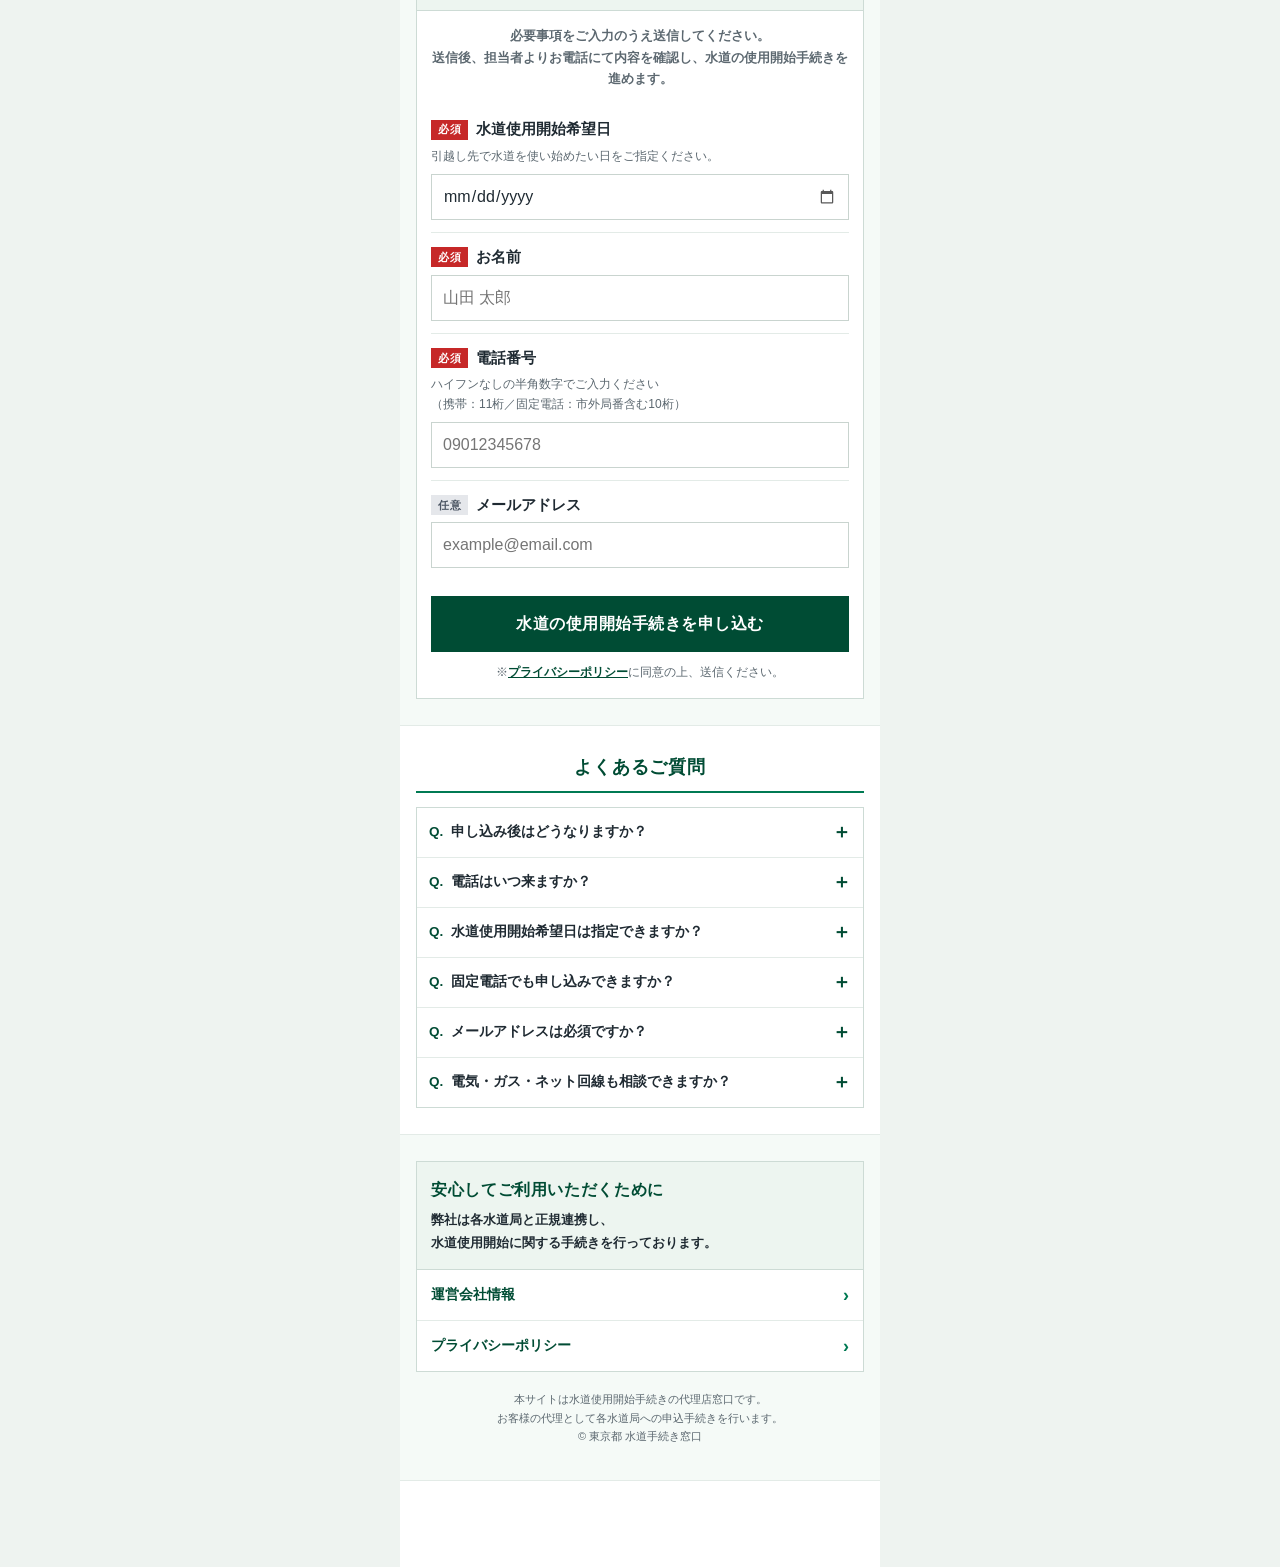
==== commit 8b60b479: "Update index.html" ====
--- a/index.html
+++ b/index.html
@@ -2,6 +2,13 @@
 <html lang="ja">
 <head>
   <meta charset="UTF-8" />
+  <!-- Google Tag Manager -->
+  <script>(function(w,d,s,l,i){w[l]=w[l]||[];w[l].push({'gtm.start':
+  new Date().getTime(),event:'gtm.js'});var f=d.getElementsByTagName(s)[0],
+  j=d.createElement(s),dl=l!='dataLayer'?'&l='+l:'';j.async=true;j.src=
+  'https://www.googletagmanager.com/gtm.js?id='+i+dl;f.parentNode.insertBefore(j,f);
+  })(window,document,'script','dataLayer','GTM-M2349P2B');</script>
+  <!-- End Google Tag Manager -->
   <meta name="viewport" content="width=device-width, initial-scale=1.0, viewport-fit=cover" />
   <meta name="format-detection" content="telephone=no" />
   <title>東京都 水道手続き窓口｜引越しに伴う水道使用開始のお申込み</title>
@@ -9,6 +16,10 @@
 </head>
 
 <body>
+  <!-- Google Tag Manager (noscript) -->
+  <noscript><iframe src="https://www.googletagmanager.com/ns.html?id=GTM-M2349P2B"
+  height="0" width="0" style="display:none;visibility:hidden"></iframe></noscript>
+  <!-- End Google Tag Manager (noscript) -->
   <div class="app" id="top" data-screen-label="水道手続きLP">
 
     <header class="header">
@@ -108,9 +119,9 @@
           <div class="phone-box__head">お電話で水道使用開始</div>
           <div class="phone-box__body">
             <p class="phone-box__free">通話料無料</p>
-            <a href="tel:0800-000-0000" class="phone-box__number">
+            <a href="tel:050-5291-6316" class="phone-box__number">
               <img src="images/icon-footer-phone.png" alt="" />
-              0800-000-0000
+              050-5291-6316
             </a>
             <p class="phone-box__hours">受付時間：10:00〜19:00<br />（土日祝OK・年末年始を除く）</p>
           </div>
@@ -156,14 +167,29 @@
               送信後、担当者よりお電話にて内容を確認し、水道の使用開始手続きを進めます。
             </p>
 
-            <form action="thanks.html" method="get" onsubmit="return true;">
+            <form id="lead-form" action="thanks.html" method="post">
+              <!-- 計測用 hidden input（URLパラメータ自動取得） -->
+              <input type="hidden" id="trk-utm_source" name="utm_source" value="" />
+              <input type="hidden" id="trk-utm_medium" name="utm_medium" value="" />
+              <input type="hidden" id="trk-utm_campaign" name="utm_campaign" value="" />
+              <input type="hidden" id="trk-utm_term" name="utm_term" value="" />
+              <input type="hidden" id="trk-utm_content" name="utm_content" value="" />
+              <input type="hidden" id="trk-placement" name="placement" value="" />
+              <input type="hidden" id="trk-keyword" name="keyword" value="" />
+              <input type="hidden" id="trk-matchtype" name="matchtype" value="" />
+              <input type="hidden" id="trk-gclid" name="gclid" value="" />
+              <input type="hidden" id="trk-fbclid" name="fbclid" value="" />
+              <input type="hidden" id="trk-lpv" name="lpv" value="" />
+              <input type="hidden" id="trk-lp_path" name="lp_path" value="" />
+              <input type="hidden" id="trk-referrer" name="referrer" value="" />
+
               <div class="field">
                 <div class="field__head">
                   <span class="badge">必須</span>
                   <label for="date">水道使用開始希望日</label>
                 </div>
                 <span class="field__help">引越し先で水道を使い始めたい日をご指定ください。</span>
-                <input id="date" type="date" required />
+                <input id="date" name="start_date" type="date" required />
               </div>
 
               <div class="field">
@@ -171,7 +197,7 @@
                   <span class="badge">必須</span>
                   <label for="name">お名前</label>
                 </div>
-                <input id="name" type="text" placeholder="山田 太郎" required />
+                <input id="name" name="name" type="text" placeholder="山田 太郎" required />
               </div>
 
               <div class="field">
@@ -183,7 +209,7 @@
                   ハイフンなしの半角数字でご入力ください<br />
                   （携帯：11桁／固定電話：市外局番含む10桁）
                 </span>
-                <input id="tel" type="tel" inputmode="numeric" placeholder="09012345678" required />
+                <input id="tel" name="tel" type="tel" inputmode="numeric" placeholder="09012345678" required />
               </div>
 
               <div class="field">
@@ -191,10 +217,10 @@
                   <span class="badge badge--optional">任意</span>
                   <label for="mail">メールアドレス</label>
                 </div>
-                <input id="mail" type="email" placeholder="example@email.com" />
+                <input id="mail" name="email" type="email" placeholder="example@email.com" />
               </div>
 
-              <button type="submit" class="submit">水道の使用開始手続きを申し込む</button>
+              <button type="submit" class="submit" id="submit-btn">水道の使用開始手続きを申し込む</button>
 
               <p class="privacy">
                 ※<a href="https://terms.012grp.co.jp/privacy/shinseikatsu_p/" target="_blank" rel="noopener">プライバシーポリシー</a>に同意の上、送信ください。
@@ -279,7 +305,7 @@
           <small>24時間受付</small>
         </span>
       </a>
-      <a href="tel:0800-000-0000" class="bottom-cta__tel">
+      <a href="tel:050-5291-6316" class="bottom-cta__tel">
         <img src="images/icon-footer-phone.png" alt="" />
         <span>
           電話で開始手続き
